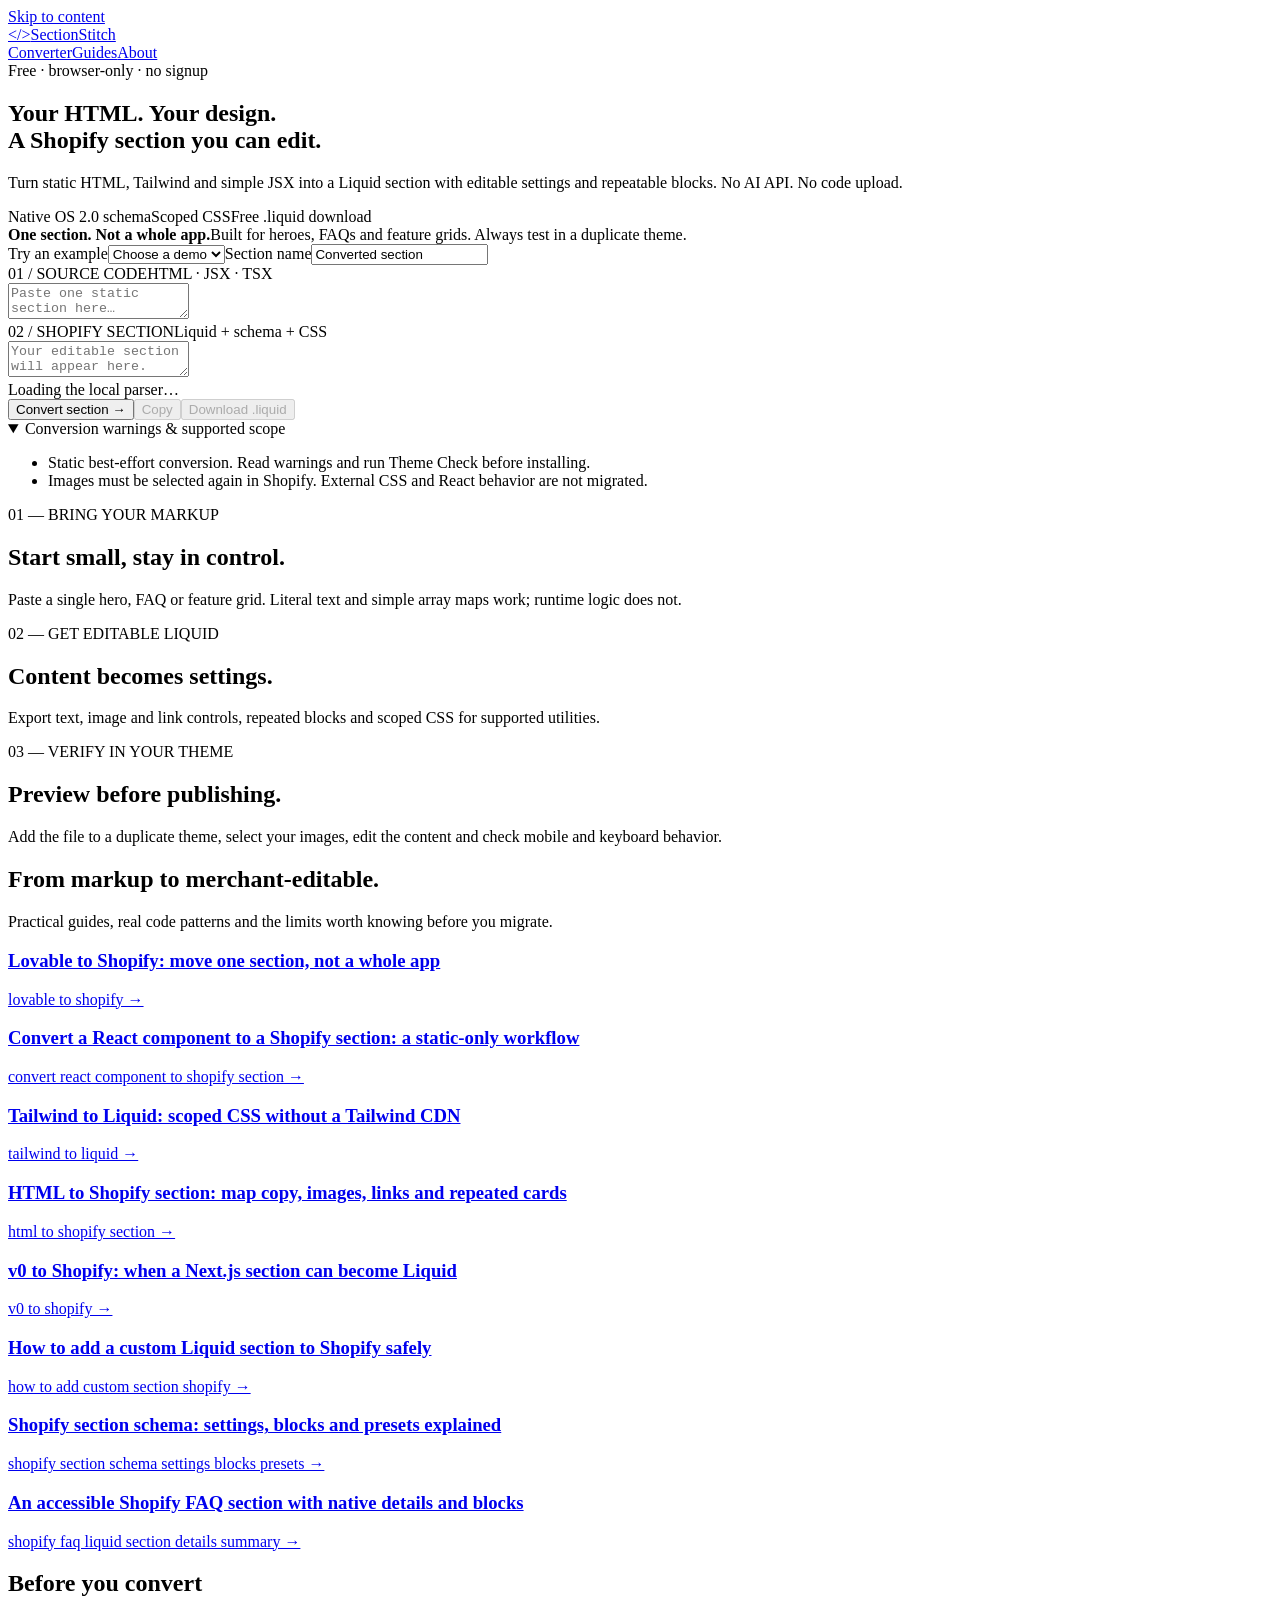
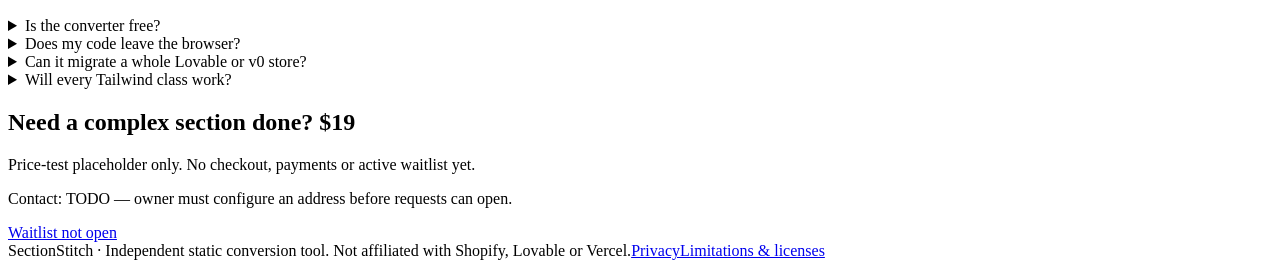
==== index.html @ 0855ffe8 "SectionStitch static site" ====
<!doctype html><html lang="en"><head><meta charset="utf-8"><meta name="viewport" content="width=device-width,initial-scale=1"><title>Free HTML &amp; Tailwind to Shopify Section Converter | SectionStitch</title><meta name="description" content="Convert static HTML and simple React JSX into a Shopify OS 2.0 section with schema, blocks and scoped CSS. Free, browser-only, no signup."><link rel="canonical" href="https://xhq52465840.github.io/sectionstitch/"><meta name="robots" content="index,follow"><meta property="og:type" content="website"><meta property="og:title" content="Free HTML &amp; Tailwind to Shopify Section Converter"><meta property="og:description" content="Convert static HTML and simple React JSX into a Shopify OS 2.0 section with schema, blocks and scoped CSS. Free, browser-only, no signup."><meta property="og:url" content="https://xhq52465840.github.io/sectionstitch/"><meta property="og:image" content="https://xhq52465840.github.io/sectionstitch/assets/og.png"><meta name="twitter:card" content="summary_large_image"><link rel="icon" href="/sectionstitch/assets/favicon.svg" type="image/svg+xml"><link rel="stylesheet" href="/sectionstitch/assets/site.css"><script type="application/ld+json">{"@context": "https://schema.org", "@graph": [{"@context": "https://schema.org", "@type": "SoftwareApplication", "name": "SectionStitch", "applicationCategory": "DeveloperApplication", "operatingSystem": "Web browser", "url": "https://xhq52465840.github.io/sectionstitch/", "description": "A free browser-only static HTML and simple JSX to Shopify section converter. Best-effort output requires theme testing.", "offers": {"@type": "Offer", "price": "0", "priceCurrency": "USD"}}, {"@type": "FAQPage", "mainEntity": [{"@type": "Question", "name": "Is the converter free?", "acceptedAnswer": {"@type": "Answer", "text": "Yes. Static conversion and .liquid downloads are free. There is no paid API, account or payment step."}}, {"@type": "Question", "name": "Does my code leave the browser?", "acceptedAnswer": {"@type": "Answer", "text": "Conversion runs locally. We do not upload pasted source, store it in a database or send it to an AI model. Your browser downloads the tool and example files from our static host."}}, {"@type": "Question", "name": "Can it migrate a whole Lovable or v0 store?", "acceptedAnswer": {"@type": "Answer", "text": "No. It handles supported static markup from one section. React state, cart behavior, products, checkout and imported packages are not migrated."}}, {"@type": "Question", "name": "Will every Tailwind class work?", "acceptedAnswer": {"@type": "Answer", "text": "No. A bundled class map covers common utilities and the supplied demos. Unsupported classes are listed so you can add scoped CSS or simplify the input."}}]}]}</script><script type="module" src="/sectionstitch/assets/app.js"></script></head><body><a class="skip" href="#main">Skip to content</a><header><nav class="wrap"><a href="/sectionstitch/" class="brand"><span class="brand-mark">&lt;/&gt;</span>SectionStitch</a><div class="navlinks"><a href="/sectionstitch/#tool">Converter</a><a href="/sectionstitch/guides/">Guides</a><a href="/sectionstitch/about/">About</a></div></nav></header><main id="main" class="wrap"><section class="hero"><div><div class="eyebrow"><span class="dot"></span> Free · browser-only · no signup</div><h1>Your HTML. Your design.<br>A Shopify section you can edit.</h1><p>Turn static HTML, Tailwind and simple JSX into a Liquid section with editable settings and repeatable blocks. No AI API. No code upload.</p><div class="tags"><span>Native OS 2.0 schema</span><span>Scoped CSS</span><span>Free .liquid download</span></div></div><aside class="hero-note"><strong>One section. Not a whole app.</strong>Built for heroes, FAQs and feature grids. Always test in a duplicate theme.</aside></section>
<section class="workspace" id="tool" aria-label="HTML to Shopify section converter"><div class="toolbar"><label for="sample">Try an example<select id="sample"><option value="">Choose a demo</option></select></label><label for="section-name">Section name<input id="section-name" value="Converted section" maxlength="25"></label></div><div class="editor-grid"><div class="editor"><div class="editor-title"><label for="source">01 / SOURCE CODE</label><span>HTML · JSX · TSX</span></div><textarea id="source" spellcheck="false" aria-label="Source HTML or JSX" placeholder="Paste one static section here…"></textarea></div><div class="editor output"><div class="editor-title"><label for="output">02 / SHOPIFY SECTION</label><span>Liquid + schema + CSS</span></div><textarea id="output" spellcheck="false" readonly aria-label="Generated Liquid output" placeholder="Your editable section will appear here."></textarea></div></div><div class="action-row"><div><div class="stats" id="stats"></div><div class="status" id="status" role="status">Loading the local parser…</div></div><div class="actions"><button class="button" id="convert">Convert section →</button><button class="button secondary" id="copy" disabled>Copy</button><button class="button secondary" id="download" disabled>Download .liquid</button></div></div></section><noscript>This free tool needs JavaScript to parse source locally. The guides remain available without JavaScript.</noscript><details class="warnings" open><summary>Conversion warnings & supported scope</summary><ul id="warnings"><li>Static best-effort conversion. Read warnings and run Theme Check before installing.</li><li>Images must be selected again in Shopify. External CSS and React behavior are not migrated.</li></ul></details>
<section class="explainer"><div><span class="step">01 — BRING YOUR MARKUP</span><h2>Start small, stay in control.</h2><p>Paste a single hero, FAQ or feature grid. Literal text and simple array maps work; runtime logic does not.</p></div><div><span class="step">02 — GET EDITABLE LIQUID</span><h2>Content becomes settings.</h2><p>Export text, image and link controls, repeated blocks and scoped CSS for supported utilities.</p></div><div><span class="step">03 — VERIFY IN YOUR THEME</span><h2>Preview before publishing.</h2><p>Add the file to a duplicate theme, select your images, edit the content and check mobile and keyboard behavior.</p></div></section><section class="section"><h2>From markup to merchant-editable.</h2><p>Practical guides, real code patterns and the limits worth knowing before you migrate.</p><div class="guidegrid"><a class="guide-card" href="/sectionstitch/guides/lovable-to-shopify/"><h3>Lovable to Shopify: move one section, not a whole app</h3><p>lovable to shopify →</p></a><a class="guide-card" href="/sectionstitch/guides/react-component-to-shopify-section/"><h3>Convert a React component to a Shopify section: a static-only workflow</h3><p>convert react component to shopify section →</p></a><a class="guide-card" href="/sectionstitch/guides/tailwind-to-liquid/"><h3>Tailwind to Liquid: scoped CSS without a Tailwind CDN</h3><p>tailwind to liquid →</p></a><a class="guide-card" href="/sectionstitch/guides/html-to-shopify-section/"><h3>HTML to Shopify section: map copy, images, links and repeated cards</h3><p>html to shopify section →</p></a><a class="guide-card" href="/sectionstitch/guides/v0-to-shopify/"><h3>v0 to Shopify: when a Next.js section can become Liquid</h3><p>v0 to shopify →</p></a><a class="guide-card" href="/sectionstitch/guides/add-custom-section-shopify/"><h3>How to add a custom Liquid section to Shopify safely</h3><p>how to add custom section shopify →</p></a><a class="guide-card" href="/sectionstitch/guides/shopify-section-schema/"><h3>Shopify section schema: settings, blocks and presets explained</h3><p>shopify section schema settings blocks presets →</p></a><a class="guide-card" href="/sectionstitch/guides/accessible-faq-liquid/"><h3>An accessible Shopify FAQ section with native details and blocks</h3><p>shopify faq liquid section details summary →</p></a></div></section><section class="section"><h2>Before you convert</h2><div class="faq-grid"><details><summary>Is the converter free?</summary><p>Yes. Static conversion and .liquid downloads are free. There is no paid API, account or payment step.</p></details><details><summary>Does my code leave the browser?</summary><p>Conversion runs locally. We do not upload pasted source, store it in a database or send it to an AI model. Your browser downloads the tool and example files from our static host.</p></details><details><summary>Can it migrate a whole Lovable or v0 store?</summary><p>No. It handles supported static markup from one section. React state, cart behavior, products, checkout and imported packages are not migrated.</p></details><details><summary>Will every Tailwind class work?</summary><p>No. A bundled class map covers common utilities and the supplied demos. Unsupported classes are listed so you can add scoped CSS or simplify the input.</p></details></div></section><section class="monetize"><div><h2>Need a complex section done? $19</h2><p>Price-test placeholder only. No checkout, payments or active waitlist yet.</p><p>Contact: TODO — owner must configure an address before requests can open.</p></div><a href="mailto:TODO" class="button secondary disabled" aria-disabled="true" tabindex="-1">Waitlist not open</a></section></main><footer><div class="wrap footer-row"><span>SectionStitch · Independent static conversion tool. Not affiliated with Shopify, Lovable or Vercel.</span><span><a href="/sectionstitch/privacy/">Privacy</a><a href="/sectionstitch/about/">Limitations & licenses</a></span></div></footer></body></html>
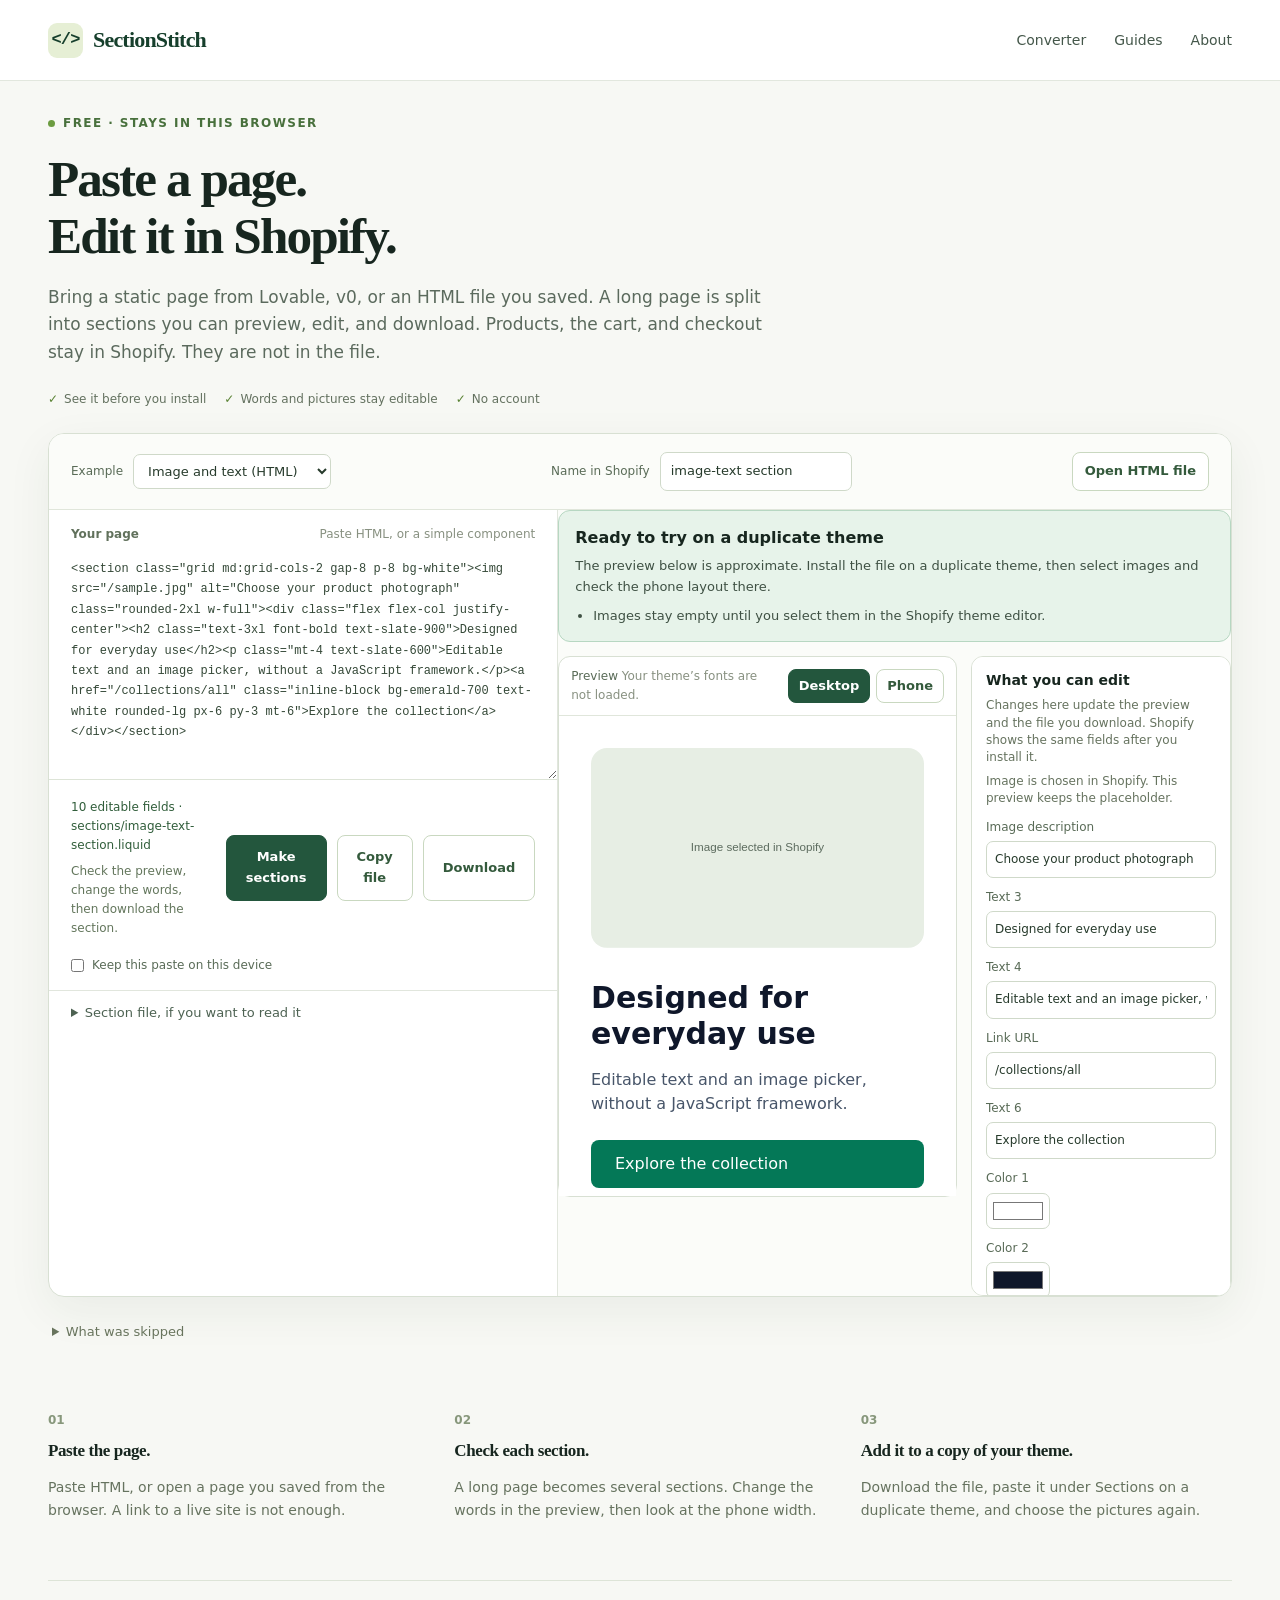
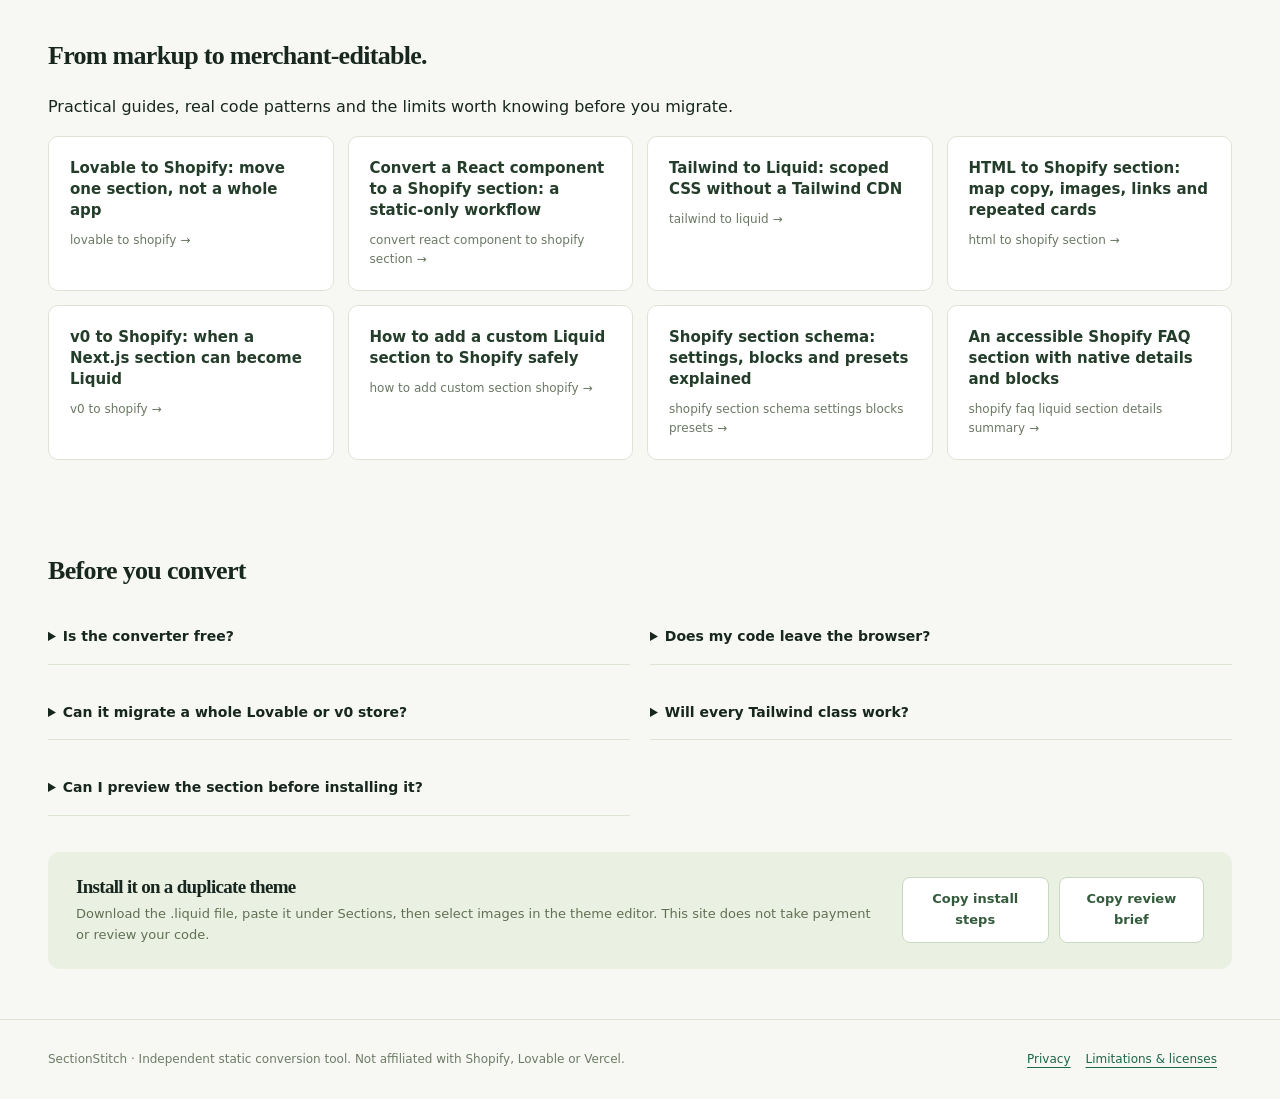
==== commit c0958f92: "Make the section tool usable before parking the idea. Show a preview and editable fields, split a pa" ====
--- a/index.html
+++ b/index.html
@@ -1,3 +1,3 @@
-<!doctype html><html lang="en"><head><meta charset="utf-8"><meta name="viewport" content="width=device-width,initial-scale=1"><title>Free HTML &amp; Tailwind to Shopify Section Converter | SectionStitch</title><meta name="description" content="Convert static HTML and simple React JSX into a Shopify OS 2.0 section with schema, blocks and scoped CSS. Free, browser-only, no signup."><link rel="canonical" href="https://xhq52465840.github.io/sectionstitch/"><meta name="robots" content="index,follow"><meta property="og:type" content="website"><meta property="og:title" content="Free HTML &amp; Tailwind to Shopify Section Converter"><meta property="og:description" content="Convert static HTML and simple React JSX into a Shopify OS 2.0 section with schema, blocks and scoped CSS. Free, browser-only, no signup."><meta property="og:url" content="https://xhq52465840.github.io/sectionstitch/"><meta property="og:image" content="https://xhq52465840.github.io/sectionstitch/assets/og.png"><meta name="twitter:card" content="summary_large_image"><link rel="icon" href="/sectionstitch/assets/favicon.svg" type="image/svg+xml"><link rel="stylesheet" href="/sectionstitch/assets/site.css"><script type="application/ld+json">{"@context": "https://schema.org", "@graph": [{"@context": "https://schema.org", "@type": "SoftwareApplication", "name": "SectionStitch", "applicationCategory": "DeveloperApplication", "operatingSystem": "Web browser", "url": "https://xhq52465840.github.io/sectionstitch/", "description": "A free browser-only static HTML and simple JSX to Shopify section converter. Best-effort output requires theme testing.", "offers": {"@type": "Offer", "price": "0", "priceCurrency": "USD"}}, {"@type": "FAQPage", "mainEntity": [{"@type": "Question", "name": "Is the converter free?", "acceptedAnswer": {"@type": "Answer", "text": "Yes. Static conversion and .liquid downloads are free. There is no paid API, account or payment step."}}, {"@type": "Question", "name": "Does my code leave the browser?", "acceptedAnswer": {"@type": "Answer", "text": "Conversion runs locally. We do not upload pasted source, store it in a database or send it to an AI model. Your browser downloads the tool and example files from our static host."}}, {"@type": "Question", "name": "Can it migrate a whole Lovable or v0 store?", "acceptedAnswer": {"@type": "Answer", "text": "No. It handles supported static markup from one section. React state, cart behavior, products, checkout and imported packages are not migrated."}}, {"@type": "Question", "name": "Will every Tailwind class work?", "acceptedAnswer": {"@type": "Answer", "text": "No. A bundled class map covers common utilities and the supplied demos. Unsupported classes are listed so you can add scoped CSS or simplify the input."}}]}]}</script><script type="module" src="/sectionstitch/assets/app.js"></script></head><body><a class="skip" href="#main">Skip to content</a><header><nav class="wrap"><a href="/sectionstitch/" class="brand"><span class="brand-mark">&lt;/&gt;</span>SectionStitch</a><div class="navlinks"><a href="/sectionstitch/#tool">Converter</a><a href="/sectionstitch/guides/">Guides</a><a href="/sectionstitch/about/">About</a></div></nav></header><main id="main" class="wrap"><section class="hero"><div><div class="eyebrow"><span class="dot"></span> Free · browser-only · no signup</div><h1>Your HTML. Your design.<br>A Shopify section you can edit.</h1><p>Turn static HTML, Tailwind and simple JSX into a Liquid section with editable settings and repeatable blocks. No AI API. No code upload.</p><div class="tags"><span>Native OS 2.0 schema</span><span>Scoped CSS</span><span>Free .liquid download</span></div></div><aside class="hero-note"><strong>One section. Not a whole app.</strong>Built for heroes, FAQs and feature grids. Always test in a duplicate theme.</aside></section>
-<section class="workspace" id="tool" aria-label="HTML to Shopify section converter"><div class="toolbar"><label for="sample">Try an example<select id="sample"><option value="">Choose a demo</option></select></label><label for="section-name">Section name<input id="section-name" value="Converted section" maxlength="25"></label></div><div class="editor-grid"><div class="editor"><div class="editor-title"><label for="source">01 / SOURCE CODE</label><span>HTML · JSX · TSX</span></div><textarea id="source" spellcheck="false" aria-label="Source HTML or JSX" placeholder="Paste one static section here…"></textarea></div><div class="editor output"><div class="editor-title"><label for="output">02 / SHOPIFY SECTION</label><span>Liquid + schema + CSS</span></div><textarea id="output" spellcheck="false" readonly aria-label="Generated Liquid output" placeholder="Your editable section will appear here."></textarea></div></div><div class="action-row"><div><div class="stats" id="stats"></div><div class="status" id="status" role="status">Loading the local parser…</div></div><div class="actions"><button class="button" id="convert">Convert section →</button><button class="button secondary" id="copy" disabled>Copy</button><button class="button secondary" id="download" disabled>Download .liquid</button></div></div></section><noscript>This free tool needs JavaScript to parse source locally. The guides remain available without JavaScript.</noscript><details class="warnings" open><summary>Conversion warnings & supported scope</summary><ul id="warnings"><li>Static best-effort conversion. Read warnings and run Theme Check before installing.</li><li>Images must be selected again in Shopify. External CSS and React behavior are not migrated.</li></ul></details>
-<section class="explainer"><div><span class="step">01 — BRING YOUR MARKUP</span><h2>Start small, stay in control.</h2><p>Paste a single hero, FAQ or feature grid. Literal text and simple array maps work; runtime logic does not.</p></div><div><span class="step">02 — GET EDITABLE LIQUID</span><h2>Content becomes settings.</h2><p>Export text, image and link controls, repeated blocks and scoped CSS for supported utilities.</p></div><div><span class="step">03 — VERIFY IN YOUR THEME</span><h2>Preview before publishing.</h2><p>Add the file to a duplicate theme, select your images, edit the content and check mobile and keyboard behavior.</p></div></section><section class="section"><h2>From markup to merchant-editable.</h2><p>Practical guides, real code patterns and the limits worth knowing before you migrate.</p><div class="guidegrid"><a class="guide-card" href="/sectionstitch/guides/lovable-to-shopify/"><h3>Lovable to Shopify: move one section, not a whole app</h3><p>lovable to shopify →</p></a><a class="guide-card" href="/sectionstitch/guides/react-component-to-shopify-section/"><h3>Convert a React component to a Shopify section: a static-only workflow</h3><p>convert react component to shopify section →</p></a><a class="guide-card" href="/sectionstitch/guides/tailwind-to-liquid/"><h3>Tailwind to Liquid: scoped CSS without a Tailwind CDN</h3><p>tailwind to liquid →</p></a><a class="guide-card" href="/sectionstitch/guides/html-to-shopify-section/"><h3>HTML to Shopify section: map copy, images, links and repeated cards</h3><p>html to shopify section →</p></a><a class="guide-card" href="/sectionstitch/guides/v0-to-shopify/"><h3>v0 to Shopify: when a Next.js section can become Liquid</h3><p>v0 to shopify →</p></a><a class="guide-card" href="/sectionstitch/guides/add-custom-section-shopify/"><h3>How to add a custom Liquid section to Shopify safely</h3><p>how to add custom section shopify →</p></a><a class="guide-card" href="/sectionstitch/guides/shopify-section-schema/"><h3>Shopify section schema: settings, blocks and presets explained</h3><p>shopify section schema settings blocks presets →</p></a><a class="guide-card" href="/sectionstitch/guides/accessible-faq-liquid/"><h3>An accessible Shopify FAQ section with native details and blocks</h3><p>shopify faq liquid section details summary →</p></a></div></section><section class="section"><h2>Before you convert</h2><div class="faq-grid"><details><summary>Is the converter free?</summary><p>Yes. Static conversion and .liquid downloads are free. There is no paid API, account or payment step.</p></details><details><summary>Does my code leave the browser?</summary><p>Conversion runs locally. We do not upload pasted source, store it in a database or send it to an AI model. Your browser downloads the tool and example files from our static host.</p></details><details><summary>Can it migrate a whole Lovable or v0 store?</summary><p>No. It handles supported static markup from one section. React state, cart behavior, products, checkout and imported packages are not migrated.</p></details><details><summary>Will every Tailwind class work?</summary><p>No. A bundled class map covers common utilities and the supplied demos. Unsupported classes are listed so you can add scoped CSS or simplify the input.</p></details></div></section><section class="monetize"><div><h2>Need a complex section done? $19</h2><p>Price-test placeholder only. No checkout, payments or active waitlist yet.</p><p>Contact: TODO — owner must configure an address before requests can open.</p></div><a href="mailto:TODO" class="button secondary disabled" aria-disabled="true" tabindex="-1">Waitlist not open</a></section></main><footer><div class="wrap footer-row"><span>SectionStitch · Independent static conversion tool. Not affiliated with Shopify, Lovable or Vercel.</span><span><a href="/sectionstitch/privacy/">Privacy</a><a href="/sectionstitch/about/">Limitations & licenses</a></span></div></footer></body></html>+<!doctype html><html lang="en"><head><meta charset="utf-8"><meta name="viewport" content="width=device-width,initial-scale=1"><title>Free HTML &amp; Tailwind to Shopify Section Converter | SectionStitch</title><meta name="description" content="Convert static HTML and simple React JSX into a Shopify OS 2.0 section with schema, blocks and scoped CSS. Free, browser-only, no signup."><link rel="canonical" href="https://xhq52465840.github.io/sectionstitch/"><meta name="robots" content="index,follow"><meta property="og:type" content="website"><meta property="og:title" content="Free HTML &amp; Tailwind to Shopify Section Converter"><meta property="og:description" content="Convert static HTML and simple React JSX into a Shopify OS 2.0 section with schema, blocks and scoped CSS. Free, browser-only, no signup."><meta property="og:url" content="https://xhq52465840.github.io/sectionstitch/"><meta property="og:image" content="https://xhq52465840.github.io/sectionstitch/assets/og.png"><meta name="twitter:card" content="summary_large_image"><link rel="icon" href="./assets/favicon.svg" type="image/svg+xml"><link rel="stylesheet" href="./assets/site.css"><script type="application/ld+json">{"@context": "https://schema.org", "@graph": [{"@context": "https://schema.org", "@type": "SoftwareApplication", "name": "SectionStitch", "applicationCategory": "DeveloperApplication", "operatingSystem": "Web browser", "url": "https://xhq52465840.github.io/sectionstitch/", "description": "A free browser-only static HTML and simple JSX to Shopify section converter. Best-effort output requires theme testing.", "offers": {"@type": "Offer", "price": "0", "priceCurrency": "USD"}}, {"@type": "FAQPage", "mainEntity": [{"@type": "Question", "name": "Is the converter free?", "acceptedAnswer": {"@type": "Answer", "text": "Yes. Static conversion and .liquid downloads are free. There is no paid API, account or payment step."}}, {"@type": "Question", "name": "Does my code leave the browser?", "acceptedAnswer": {"@type": "Answer", "text": "Conversion runs locally. We do not upload pasted source, store it in a database or send it to an AI model. Your browser downloads the tool and example files from our static host."}}, {"@type": "Question", "name": "Can it migrate a whole Lovable or v0 store?", "acceptedAnswer": {"@type": "Answer", "text": "No. A static page can become several theme sections. Products, the cart, checkout, and anything that changes when someone clicks are not migrated."}}, {"@type": "Question", "name": "Will every Tailwind class work?", "acceptedAnswer": {"@type": "Answer", "text": "No. A bundled class map covers common utilities and the supplied demos. Unsupported classes are listed so you can add scoped CSS or simplify the input."}}, {"@type": "Question", "name": "Can I preview the section before installing it?", "acceptedAnswer": {"@type": "Answer", "text": "Yes. After conversion the page shows an approximate preview and the text, link and block fields. That preview is not your Shopify theme, not the image CDN and not Theme Check. Install the file on a duplicate theme and select images there."}}]}]}</script><script type="module" src="./assets/app.js"></script><script type="module" src="./assets/product.js"></script></head><body><a class="skip" href="#main">Skip to content</a><header><nav class="wrap"><a href="./" class="brand"><span class="brand-mark">&lt;/&gt;</span>SectionStitch</a><div class="navlinks"><a href="./#tool">Converter</a><a href="./guides/">Guides</a><a href="./about/">About</a></div></nav></header><main id="main" class="wrap"><section class="hero"><div><div class="eyebrow"><span class="dot"></span> Free · stays in this browser</div><h1>Paste a page.<br>Edit it in Shopify.</h1><p>Bring a static page from Lovable, v0, or an HTML file you saved. A long page is split into sections you can preview, edit, and download. Products, the cart, and checkout stay in Shopify. They are not in the file.</p><div class="tags"><span>See it before you install</span><span>Words and pictures stay editable</span><span>No account</span></div></div></section>
+<section class="workspace" id="tool" aria-label="Turn a page into Shopify sections"><div class="toolbar"><label for="sample">Example<select id="sample"><option value="">Choose an example</option></select></label><label for="section-name">Name in Shopify<input id="section-name" value="Converted section" maxlength="25"></label><button type="button" class="button secondary" id="open-file">Open HTML file</button><input id="file-input" type="file" accept=".html,.htm,.jsx,.tsx,.js,.txt,text/html,text/plain" hidden></div><div class="bench"><div class="bench-input"><div class="editor source-editor"><div class="editor-title"><label for="source">Your page</label><span>Paste HTML, or a simple component</span></div><textarea id="source" spellcheck="false" aria-label="Page or section to convert" placeholder="Paste a page or one section. A live link will not work — save the page as HTML, then open the file."></textarea></div><div class="action-row"><div><div class="stats" id="stats"></div><div class="status" id="status" role="status">Preparing the converter…</div></div><div class="actions"><button class="button" id="convert">Make sections</button><button class="button secondary" id="copy" disabled>Copy file</button><button class="button secondary" id="download" disabled>Download</button></div></div><label class="remember" for="remember"><input id="remember" type="checkbox"> Keep this paste on this device</label><details class="code-file" id="code-file"><summary>Section file, if you want to read it</summary><textarea id="output" spellcheck="false" readonly aria-label="Shopify section file" placeholder="The file you add to your theme appears here."></textarea></details></div><div class="bench-result" id="studio"><div id="url-help" class="callout" hidden><strong>A link is not the page.</strong><p>This browser cannot pull in a live site. On that site, save the page as “Webpage, HTML only”, then use Open HTML file. Products, the cart, and checkout cannot be copied this way.</p></div><div id="page-plan" class="page-plan" hidden></div><div id="studio-empty" class="studio-empty"><p class="studio-kicker">Preview</p><p>Your section shows up here. Paste a page, then choose Make sections. You can change the words before you download.</p></div><div id="studio-body" hidden><div id="readiness" class="readiness" role="status"></div><div class="result-grid"><div class="preview-frame"><div class="preview-bar"><span>Preview <span class="hint">Your theme’s fonts are not loaded.</span></span><div class="viewport-toggle" role="group" aria-label="Preview width"><button type="button" class="button secondary" id="view-desktop" aria-pressed="true">Desktop</button><button type="button" class="button secondary" id="view-mobile" aria-pressed="false">Phone</button></div></div><div class="preview-stage" id="preview-stage"><iframe id="preview" title="Section preview" sandbox="" referrerpolicy="no-referrer"></iframe></div></div><form id="settings-form" class="sim"></form></div></div></div></div></section><noscript>This free tool needs JavaScript to parse source locally. The guides remain available without JavaScript.</noscript><details class="warnings"><summary>What was skipped</summary><ul id="warnings"><li>Static best-effort conversion. Read warnings and run Theme Check before installing.</li><li>Images must be selected again in Shopify. External CSS and React behavior are not migrated.</li></ul></details>
+<section class="explainer"><div><span class="step">01</span><h2>Paste the page.</h2><p>Paste HTML, or open a page you saved from the browser. A link to a live site is not enough.</p></div><div><span class="step">02</span><h2>Check each section.</h2><p>A long page becomes several sections. Change the words in the preview, then look at the phone width.</p></div><div><span class="step">03</span><h2>Add it to a copy of your theme.</h2><p>Download the file, paste it under Sections on a duplicate theme, and choose the pictures again.</p></div></section><section class="section"><h2>From markup to merchant-editable.</h2><p>Practical guides, real code patterns and the limits worth knowing before you migrate.</p><div class="guidegrid"><a class="guide-card" href="./guides/lovable-to-shopify/"><h3>Lovable to Shopify: move one section, not a whole app</h3><p>lovable to shopify →</p></a><a class="guide-card" href="./guides/react-component-to-shopify-section/"><h3>Convert a React component to a Shopify section: a static-only workflow</h3><p>convert react component to shopify section →</p></a><a class="guide-card" href="./guides/tailwind-to-liquid/"><h3>Tailwind to Liquid: scoped CSS without a Tailwind CDN</h3><p>tailwind to liquid →</p></a><a class="guide-card" href="./guides/html-to-shopify-section/"><h3>HTML to Shopify section: map copy, images, links and repeated cards</h3><p>html to shopify section →</p></a><a class="guide-card" href="./guides/v0-to-shopify/"><h3>v0 to Shopify: when a Next.js section can become Liquid</h3><p>v0 to shopify →</p></a><a class="guide-card" href="./guides/add-custom-section-shopify/"><h3>How to add a custom Liquid section to Shopify safely</h3><p>how to add custom section shopify →</p></a><a class="guide-card" href="./guides/shopify-section-schema/"><h3>Shopify section schema: settings, blocks and presets explained</h3><p>shopify section schema settings blocks presets →</p></a><a class="guide-card" href="./guides/accessible-faq-liquid/"><h3>An accessible Shopify FAQ section with native details and blocks</h3><p>shopify faq liquid section details summary →</p></a></div></section><section class="section"><h2>Before you convert</h2><div class="faq-grid"><details><summary>Is the converter free?</summary><p>Yes. Static conversion and .liquid downloads are free. There is no paid API, account or payment step.</p></details><details><summary>Does my code leave the browser?</summary><p>Conversion runs locally. We do not upload pasted source, store it in a database or send it to an AI model. Your browser downloads the tool and example files from our static host.</p></details><details><summary>Can it migrate a whole Lovable or v0 store?</summary><p>No. A static page can become several theme sections. Products, the cart, checkout, and anything that changes when someone clicks are not migrated.</p></details><details><summary>Will every Tailwind class work?</summary><p>No. A bundled class map covers common utilities and the supplied demos. Unsupported classes are listed so you can add scoped CSS or simplify the input.</p></details><details><summary>Can I preview the section before installing it?</summary><p>Yes. After conversion you get an approximate preview and the text, link and block fields. It is not your theme, not Shopify’s image CDN and not Theme Check. Install the file on a duplicate theme and select images there.</p></details></div></section><section class="monetize" id="handoff"><div><h2>Install it on a duplicate theme</h2><p id="handoff-copy">Download the .liquid file, paste it under Sections, then select images in the theme editor. This site does not take payment or review your code.</p></div><div class="actions"><button type="button" class="button secondary" id="copy-steps" disabled>Copy install steps</button><button type="button" class="button secondary" id="copy-brief" disabled>Copy review brief</button></div></section></main><footer><div class="wrap footer-row"><span>SectionStitch · Independent static conversion tool. Not affiliated with Shopify, Lovable or Vercel.</span><span><a href="./privacy/">Privacy</a><a href="./about/">Limitations & licenses</a></span></div></footer></body></html>
--- a/assets/site.css
+++ b/assets/site.css
@@ -0,0 +1,67 @@
+:root{font-family:Inter,ui-sans-serif,system-ui,-apple-system,BlinkMacSystemFont,"Segoe UI",sans-serif;color:#17261f;background:#f7f8f4;font-synthesis:none;line-height:1.6}*{box-sizing:border-box}body{margin:0}a{color:#1b654b;text-underline-offset:4px}a:hover{color:#0e392a}button,input,textarea,select{font:inherit}button,a,input,textarea,select{outline-offset:4px}button{cursor:pointer}button:disabled{cursor:not-allowed;opacity:.48}button:focus-visible,a:focus-visible,textarea:focus-visible,input:focus-visible,select:focus-visible{outline:3px solid #77ad54}.wrap{max-width:1240px;margin:auto;padding:0 28px}header{background:#fff;border-bottom:1px solid #e2e7de}nav{display:flex;justify-content:space-between;align-items:center;min-height:80px;gap:20px}.brand{font-weight:800;color:#163f2c;text-decoration:none;font-size:22px;letter-spacing:-.8px;display:flex;align-items:center;gap:10px}.brand-mark{display:grid;place-items:center;width:35px;height:35px;background:#e6efd5;border-radius:9px;font-family:monospace;font-size:17px}.navlinks{display:flex;gap:28px;font-size:14px}.navlinks a{text-decoration:none;color:#44574a}.hero{padding:64px 0 30px;display:flex;justify-content:space-between;gap:44px;align-items:center}.eyebrow{display:inline-flex;align-items:center;gap:8px;font-size:12px;font-weight:700;letter-spacing:.12em;text-transform:uppercase;color:#48703c}.dot{width:7px;height:7px;background:#6c9c40;border-radius:50%}h1{font-size:clamp(34px,4vw,52px);letter-spacing:-1.9px;line-height:1.12;max-width:790px;margin:15px 0 20px;font-weight:750}.hero p{color:#5b6a5d;max-width:720px;margin:0;font-size:17px}.hero-note{flex-shrink:0;max-width:200px;font-size:13px;border-left:1px solid #d6dfd0;padding:12px 0 12px 25px;color:#60705e}.hero-note strong{color:#355332;display:block;margin-bottom:7px}.tags{display:flex;gap:18px;flex-wrap:wrap;margin:24px 0 0;color:#63715f;font-size:12px}.tags span:before{content:'✓';color:#598233;margin-right:6px}.workspace{border:1px solid #d8e0d3;border-radius:16px;background:white;overflow:hidden;box-shadow:0 14px 45px #183c2010;margin:8px 0 25px}.toolbar{display:flex;justify-content:space-between;align-items:center;flex-wrap:wrap;gap:15px;padding:18px 22px;border-bottom:1px solid #e0e6db;background:#fbfcf9}.toolbar label{font-size:12px;color:#596b57;display:flex;gap:10px;align-items:center}.toolbar select,.toolbar input{font-size:13px;padding:8px 10px;border:1px solid #cfd9c9;border-radius:7px;background:white;max-width:260px;color:#273b2c}.editor-grid{display:grid;grid-template-columns:1fr 1fr}.editor{min-width:0}.editor+ .editor{border-left:1px solid #e1e6dd}.editor-title{padding:15px 22px;display:flex;justify-content:space-between;font-size:12px;color:#61715c;font-weight:600}.editor-title span{font-weight:400;color:#889181}.editor textarea{display:block;resize:vertical;border:0;border-radius:0;width:100%;height:360px;padding:0 22px 24px;font-family:ui-monospace,SFMono-Regular,Consolas,monospace;font-size:12px;line-height:1.7;color:#344837;background:#fff;tab-size:2}.editor.output textarea{background:#f3f6ef;color:#365a37}.editor.output .editor-title{background:#f3f6ef}.action-row{display:flex;justify-content:space-between;gap:18px;align-items:center;padding:18px 22px;border-top:1px solid #dde4d7}.button{display:inline-flex;align-items:center;justify-content:center;background:#23563d;color:white;border:1px solid #23563d;padding:11px 19px;border-radius:8px;font-size:13px;font-weight:650;text-decoration:none}.button:hover{background:#163f2b;color:white}.button.secondary{background:white;color:#345a3c;border-color:#c9d8c0}.actions{display:flex;gap:10px}.status{font-size:12px;color:#63765c;max-width:560px}.stats{font-size:12px;color:#315e3b;margin-bottom:6px}.warnings{padding:0 4px;margin:0 0 38px}.warnings summary{cursor:pointer;font-size:13px;color:#68745d}.warnings ul{font-size:13px;color:#6d674b;line-height:1.8;background:#f8f5e9;border:1px solid #e7e1c9;padding:18px 24px 18px 40px;border-radius:10px;max-height:230px;overflow:auto}.explainer{display:grid;grid-template-columns:repeat(3,1fr);gap:35px;padding:25px 0 45px;border-bottom:1px solid #dde4d7}.step{font-size:12px;color:#87977b;font-weight:700}.explainer h2{font-size:17px;letter-spacing:-.4px;margin:9px 0}.explainer p{font-size:14px;color:#66735f}.section{padding:36px 0}h2{font-size:26px;letter-spacing:-.7px;line-height:1.3}.guidegrid{display:grid;grid-template-columns:repeat(4,1fr);gap:14px}.guide-card{padding:21px;border:1px solid #dde4d7;border-radius:10px;background:#fff;text-decoration:none}.guide-card h3{font-size:15px;color:#243d2a;margin:0 0 10px;line-height:1.4}.guide-card p{font-size:12px;color:#6b7863;margin:0}.faq-grid{display:grid;grid-template-columns:1fr 1fr;gap:20px}.faq-grid details{border-bottom:1px solid #dce4d4;padding:16px 0;font-size:14px}.faq-grid summary{cursor:pointer;font-weight:600}.faq-grid p{color:#64745a}.monetize{padding:23px 28px;background:#eaf0e2;border-radius:12px;display:flex;justify-content:space-between;gap:20px;align-items:center}.monetize h2{font-size:19px;margin:0 0 5px}.monetize p{margin:0;font-size:13px;color:#617054}.disabled{pointer-events:none;opacity:.5}footer{border-top:1px solid #dce4d4;margin-top:50px;padding:30px 0;color:#6e7b65;font-size:12px}.footer-row{display:flex;justify-content:space-between;gap:20px;flex-wrap:wrap}.footer-row a{margin-right:15px}article{max-width:820px;margin:50px auto 60px}article h1{font-size:42px;max-width:none}article h2{font-size:25px;margin-top:36px}article p,article li{color:#52624e;font-size:16px}article pre{background:#182a20;color:#e3eddc;padding:22px;border-radius:10px;font-size:12px;overflow-x:auto;line-height:1.7}article code:not(pre code){background:#e9eddf;font-size:.9em;padding:2px 5px;border-radius:4px}.note{border-left:3px solid #8da961;background:#eff2e8;padding:16px 20px}.breadcrumbs{font-size:13px;color:#758268}.skip{position:absolute;left:-999px}.skip:focus{position:fixed;left:20px;top:10px;background:#fff;z-index:10;padding:10px}.related{padding:20px;background:#edf2e5;border-radius:10px;margin-top:35px}noscript{display:block;padding:16px;background:#fff0db} @media(max-width:800px){.wrap{padding:0 18px}.hero{padding:36px 0 25px}.hero-note{display:none}.editor-grid{grid-template-columns:1fr}.editor+.editor{border-left:0;border-top:1px solid #dde4d7}.editor textarea{height:250px}.guidegrid{grid-template-columns:1fr 1fr}.explainer{gap:20px}.action-row{align-items:flex-start;flex-direction:column}.toolbar{align-items:flex-start}.faq-grid{grid-template-columns:1fr}.monetize{align-items:flex-start;flex-direction:column}article h1{font-size:33px}.navlinks{gap:16px}.brand{font-size:19px}}@media(max-width:480px){.explainer{grid-template-columns:1fr}.guidegrid{grid-template-columns:1fr}.toolbar label{flex-direction:column;align-items:flex-start}.toolbar input{max-width:145px}.toolbar select{max-width:160px}.brand-mark{display:none}.actions{flex-wrap:wrap}.editor-title{padding:13px 17px}.editor textarea{padding:0 17px 17px}}@media(prefers-reduced-motion:reduce){*{scroll-behavior:auto!important}}
+.remember{font-size:12px;color:#596b57;display:flex;gap:8px;align-items:center}
+.remember input{margin:0}
+#open-file{padding:8px 12px}
+.workspace.drag{outline:2px dashed #23563d;outline-offset:-6px}
+.studio{margin:0 0 22px}
+.readiness{border-radius:12px;padding:14px 16px;margin-bottom:14px}
+.readiness h3{margin:0 0 6px;font-size:16px}
+.readiness p,.readiness li{margin:0;font-size:13px;color:#3f5144}
+.readiness ul{margin:8px 0 0;padding-left:18px}
+.readiness.ready{background:#e7f3ea;border:1px solid #b7d7c2}
+.readiness.review{background:#f8f5e9;border:1px solid #e7e1c9}
+.readiness.stop{background:#fdecea;border:1px solid #f0c2bc}
+.result-grid{display:grid;grid-template-columns:minmax(0,1.45fr) minmax(260px,.8fr);gap:14px;align-items:start}
+.preview-frame,.sim{border:1px solid #d8e0d3;border-radius:12px;background:#fff}
+.preview-bar{display:flex;justify-content:space-between;gap:12px;align-items:center;padding:10px 12px;border-bottom:1px solid #e0e6db;font-size:12px;color:#596b57}
+.hint{color:#889181}
+.viewport-toggle{display:flex;gap:6px}
+.viewport-toggle .button{padding:6px 10px}
+.viewport-toggle .button[aria-pressed="true"]{background:#23563d;color:#fff;border-color:#23563d}
+.preview-stage{background:#eef2ea;min-height:420px}
+.preview-stage iframe{display:block;width:100%;height:560px;border:0;background:#fff}
+.preview-stage.mobile iframe{width:390px;max-width:100%;margin:0 auto;border-left:1px solid #d8e0d3;border-right:1px solid #d8e0d3}
+.sim{padding:12px 14px 16px;max-height:640px;overflow:auto}
+.sim h3{font-size:14px;margin:14px 0 6px}
+.sim h3:first-child{margin-top:0}
+.sim label{display:block;font-size:12px;color:#596b57;margin:10px 0 0}
+.sim input,.sim textarea{display:block;width:100%;margin-top:4px;padding:8px;border:1px solid #cfd9c9;border-radius:7px;background:#fff;color:#273b2c}
+.sim input[type="color"]{width:64px;padding:4px;height:36px}
+.field-note,.field-error{font-size:12px;line-height:1.45;margin:6px 0 0}
+.field-note{color:#66735f}
+.field-error{color:#8a3b32}
+.block-card{border:1px solid #e0e6db;border-radius:8px;padding:8px 10px;margin-top:8px}
+.block-head{display:flex;align-items:center;gap:4px}
+.block-head strong{margin-right:auto;font-size:13px}
+.text-btn{background:transparent;border:0;color:#1b654b;padding:4px 6px;font-size:12px}
+.block-actions{display:flex;flex-wrap:wrap;gap:8px;margin-top:12px}
+h1,h2,.brand{font-family:"Iowan Old Style","Palatino Linotype",Palatino,Georgia,serif}
+.hero{padding:28px 0 16px}
+h1{font-weight:560}
+.bench{display:grid;grid-template-columns:minmax(300px,.86fr) minmax(0,1.14fr);align-items:stretch}
+.bench-input,.bench-result{min-width:0}
+.bench-result{border-left:1px solid #e1e6dd;background:#fbfcf9}
+.source-editor textarea{height:220px}
+.remember{padding:0 22px 14px}
+.code-file{border-top:1px solid #e1e6dd}
+.code-file summary{cursor:pointer;padding:12px 22px;font-size:13px;color:#4d6252}
+.code-file textarea{display:block;width:100%;height:200px;border:0;resize:vertical;padding:0 22px 18px;font-family:ui-monospace,SFMono-Regular,Consolas,monospace;font-size:12px;line-height:1.6;color:#365a37;background:#f3f6ef}
+.callout{padding:14px 16px;background:#f8f5e9;border-bottom:1px solid #e7e1c9}
+.callout strong{display:block;margin-bottom:4px}
+.callout p{margin:0;font-size:14px;color:#5c5640}
+.page-plan{padding:14px 16px;border-bottom:1px solid #e0e6db}
+.page-plan h3{margin:0 0 4px;font-size:16px}
+.page-plan p{margin:0 0 10px;font-size:13px;color:#5c6b58}
+.plan-row{display:flex;flex-wrap:wrap;gap:8px}
+.plan-card{text-align:left;border:1px solid #d5dfd0;background:#fff;border-radius:10px;padding:10px 12px;width:160px}
+.plan-card[aria-pressed="true"]{border-color:#23563d;background:#eef5ea}
+.plan-card:disabled{opacity:1;background:#fdecea;border-color:#f0c2bc;cursor:not-allowed}
+.plan-card strong{display:block;font-size:13px;color:#1d3b2c;overflow-wrap:anywhere}
+.plan-card span{display:-webkit-box;-webkit-line-clamp:2;-webkit-box-orient:vertical;overflow:hidden;font-size:12px;color:#66735f;font-weight:400}
+.download-all{margin-top:12px}
+.studio-empty{padding:48px 28px;color:#5c6b58}
+.studio-kicker{margin:0 0 6px;font-size:12px;font-weight:700;letter-spacing:.08em;text-transform:uppercase;color:#48703c}
+.studio-empty p:last-child{margin:0;font-size:15px;max-width:36ch}
+.preview-stage{min-height:360px}
+.preview-stage iframe{height:480px}
+@media(max-width:800px){.bench{grid-template-columns:1fr}.bench-result{border-left:0;border-top:1px solid #e1e6dd}.result-grid{grid-template-columns:1fr}.sim{max-height:none}.preview-stage iframe{height:420px}.plan-card{width:100%}}
